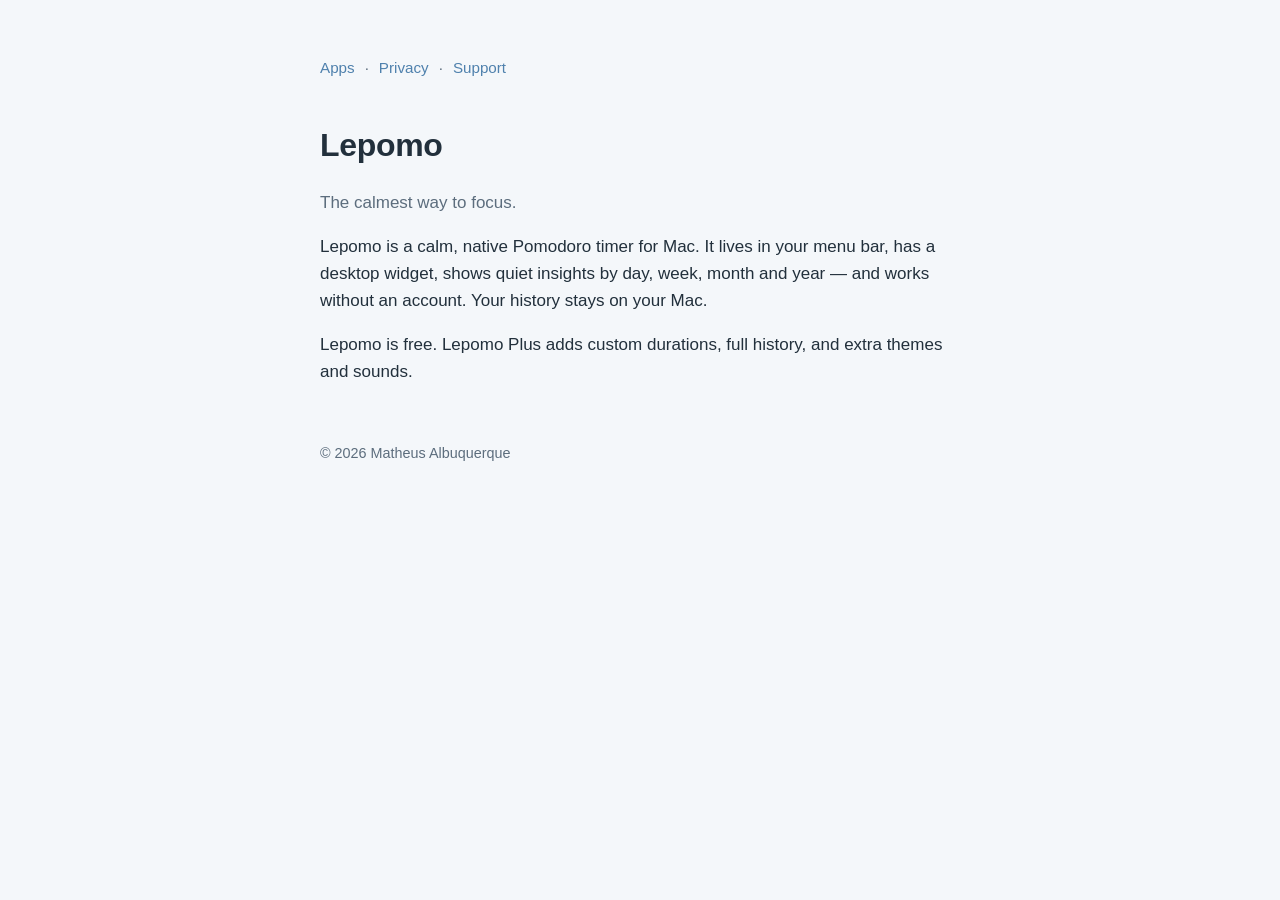
==== lepomo/index.html @ 59cfe9d1 "Update site" ====
<!doctype html>
<html lang="en">
<head>
<meta charset="utf-8">
<meta name="viewport" content="width=device-width, initial-scale=1">
<title>Lepomo — the calmest way to focus</title>
<link rel="stylesheet" href="../style.css">
</head>
<body>
<main>
<nav><a href="../">Apps</a><a href="privacy/">Privacy</a><a href="support/">Support</a></nav>
<h1>Lepomo</h1>
<p class="muted">The calmest way to focus.</p>
<p>Lepomo is a calm, native Pomodoro timer for Mac. It lives in your menu bar, has a desktop widget, shows quiet
insights by day, week, month and year — and works without an account. Your history stays on your Mac.</p>
<p>Lepomo is free. Lepomo Plus adds custom durations, full history, and extra themes and sounds.</p>
<footer>© 2026 Matheus Albuquerque</footer>
</main>
</body>
</html>
---- style.css ----
:root {
  --bg: #f4f7fa; --surface: #ffffff; --text: #22303c; --muted: #5c6d7d; --primary: #4f81ad; --border: #e1e8ef;
}
@media (prefers-color-scheme: dark) {
  :root { --bg: #141b22; --surface: #1c2530; --text: #e6edf3; --muted: #9badbd; --primary: #7fa9cc; --border: #2a3644; }
}
* { box-sizing: border-box; }
body {
  margin: 0; background: var(--bg); color: var(--text);
  font: 17px/1.6 -apple-system, BlinkMacSystemFont, "SF Pro Text", "Helvetica Neue", Arial, sans-serif;
}
main { max-width: 680px; margin: 0 auto; padding: 56px 20px 80px; }
h1 { font-size: 2rem; font-weight: 600; letter-spacing: -0.01em; margin: 0 0 4px; }
h2 { font-size: 1.15rem; margin: 2.2em 0 0.4em; }
p, li { color: var(--text); }
.muted { color: var(--muted); }
a { color: var(--primary); text-decoration: none; }
a:hover { text-decoration: underline; }
nav { font-size: 0.95rem; margin-bottom: 40px; }
nav a + a::before { content: "·"; color: var(--muted); margin: 0 10px; }
.card { background: var(--surface); border: 1px solid var(--border); border-radius: 20px; padding: 24px; margin-top: 24px; }
footer { margin-top: 56px; font-size: 0.9rem; color: var(--muted); }
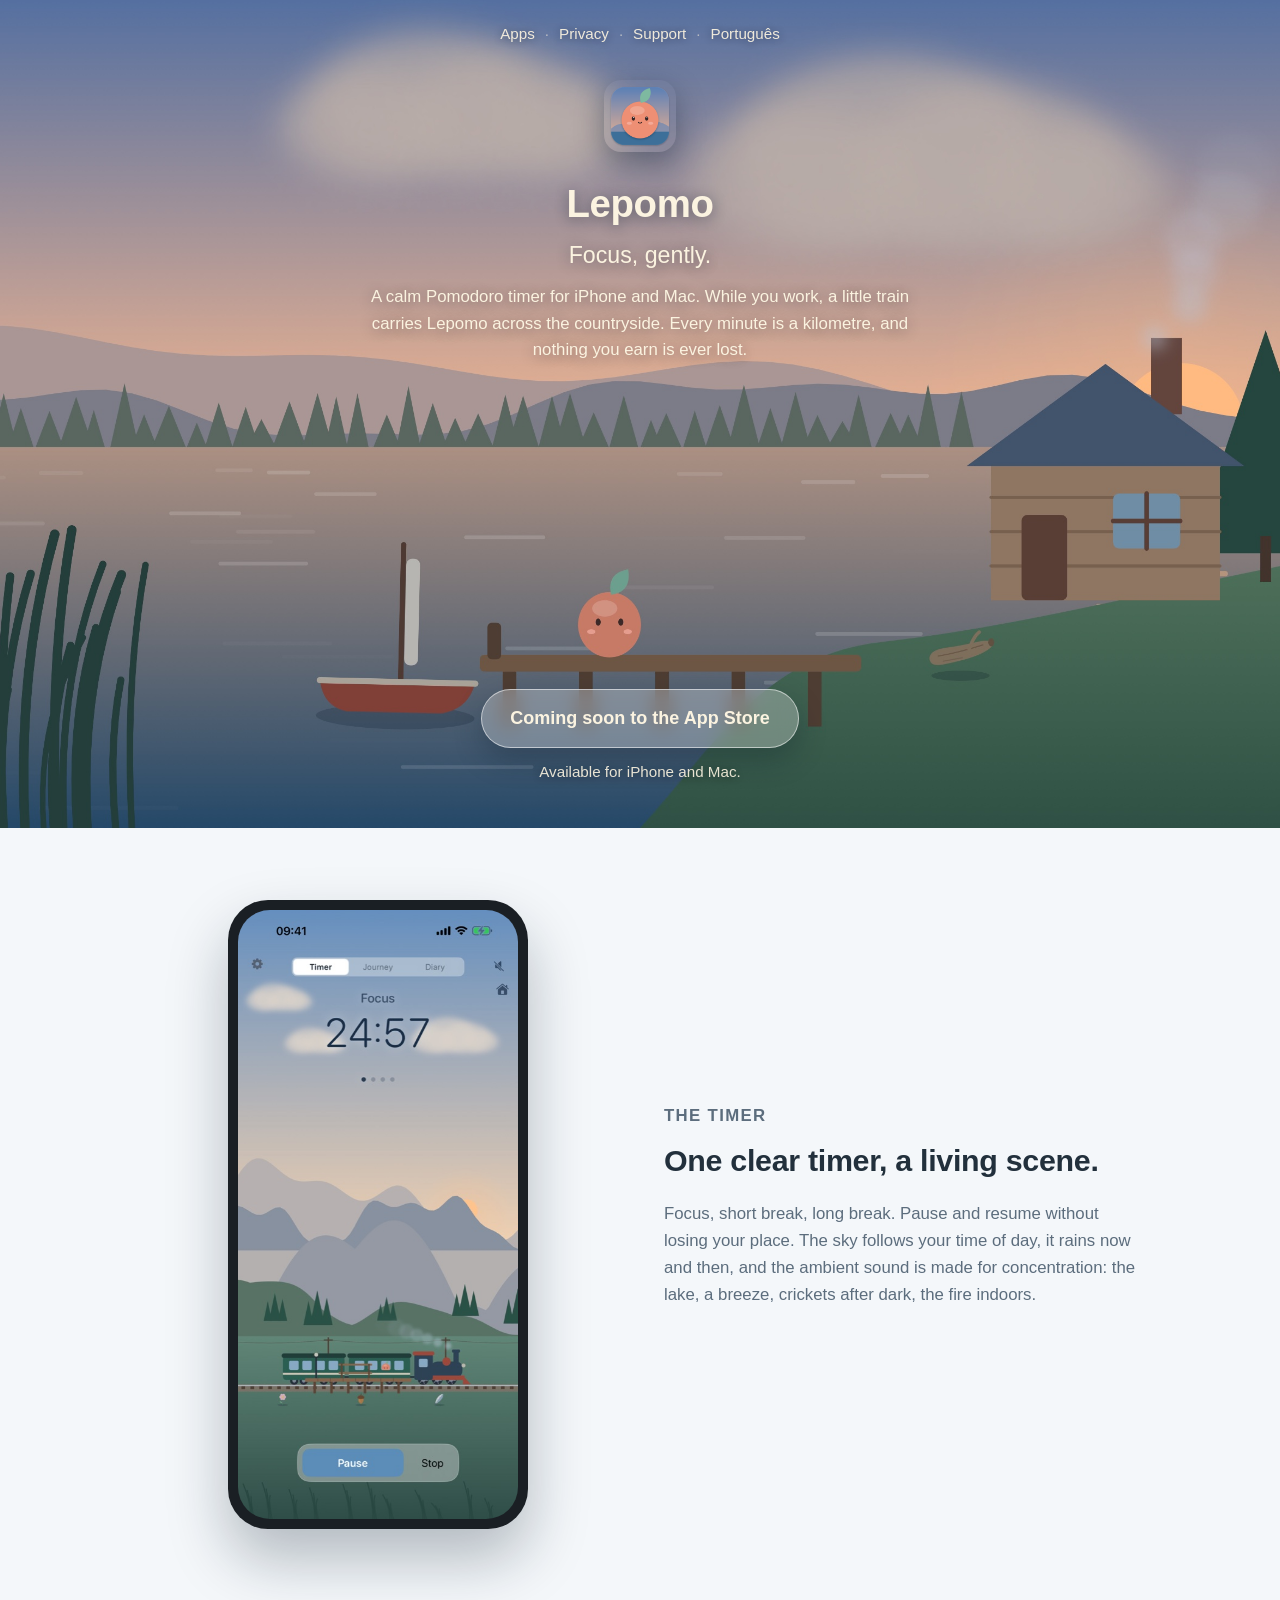
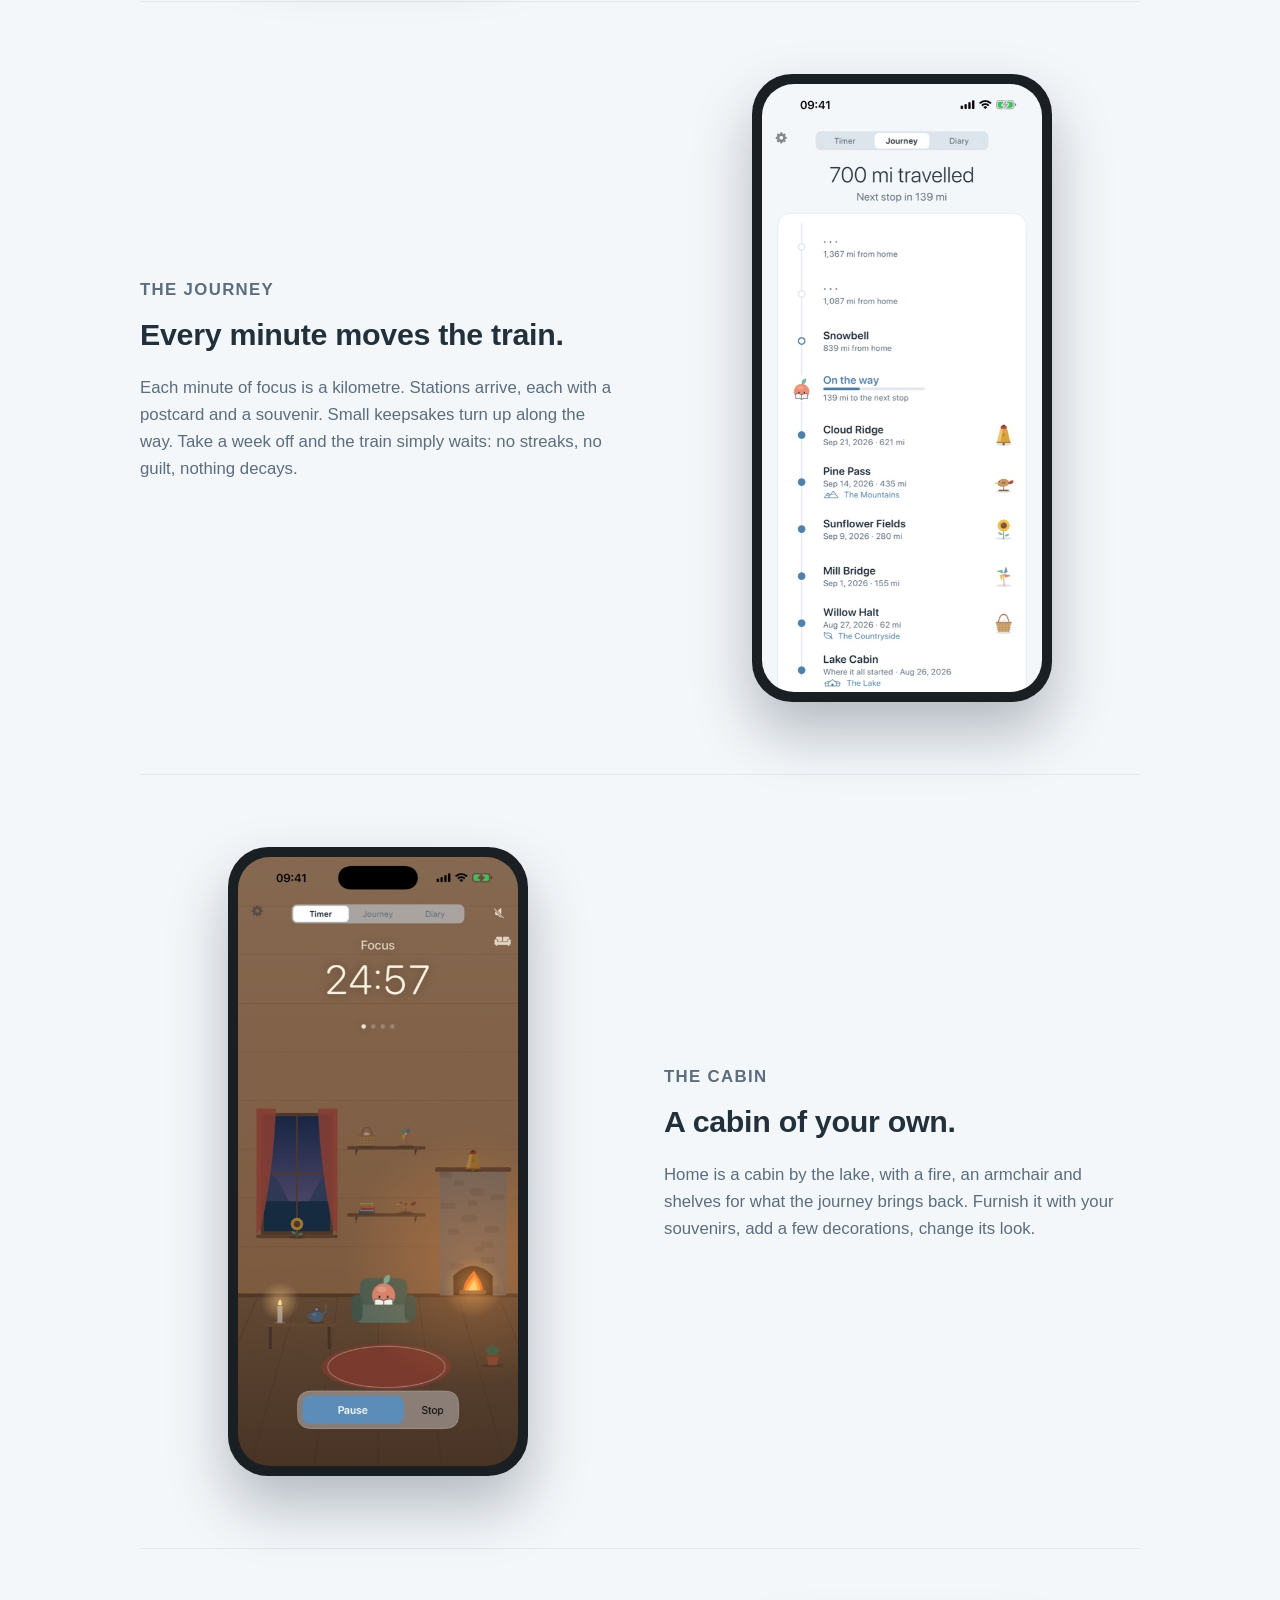
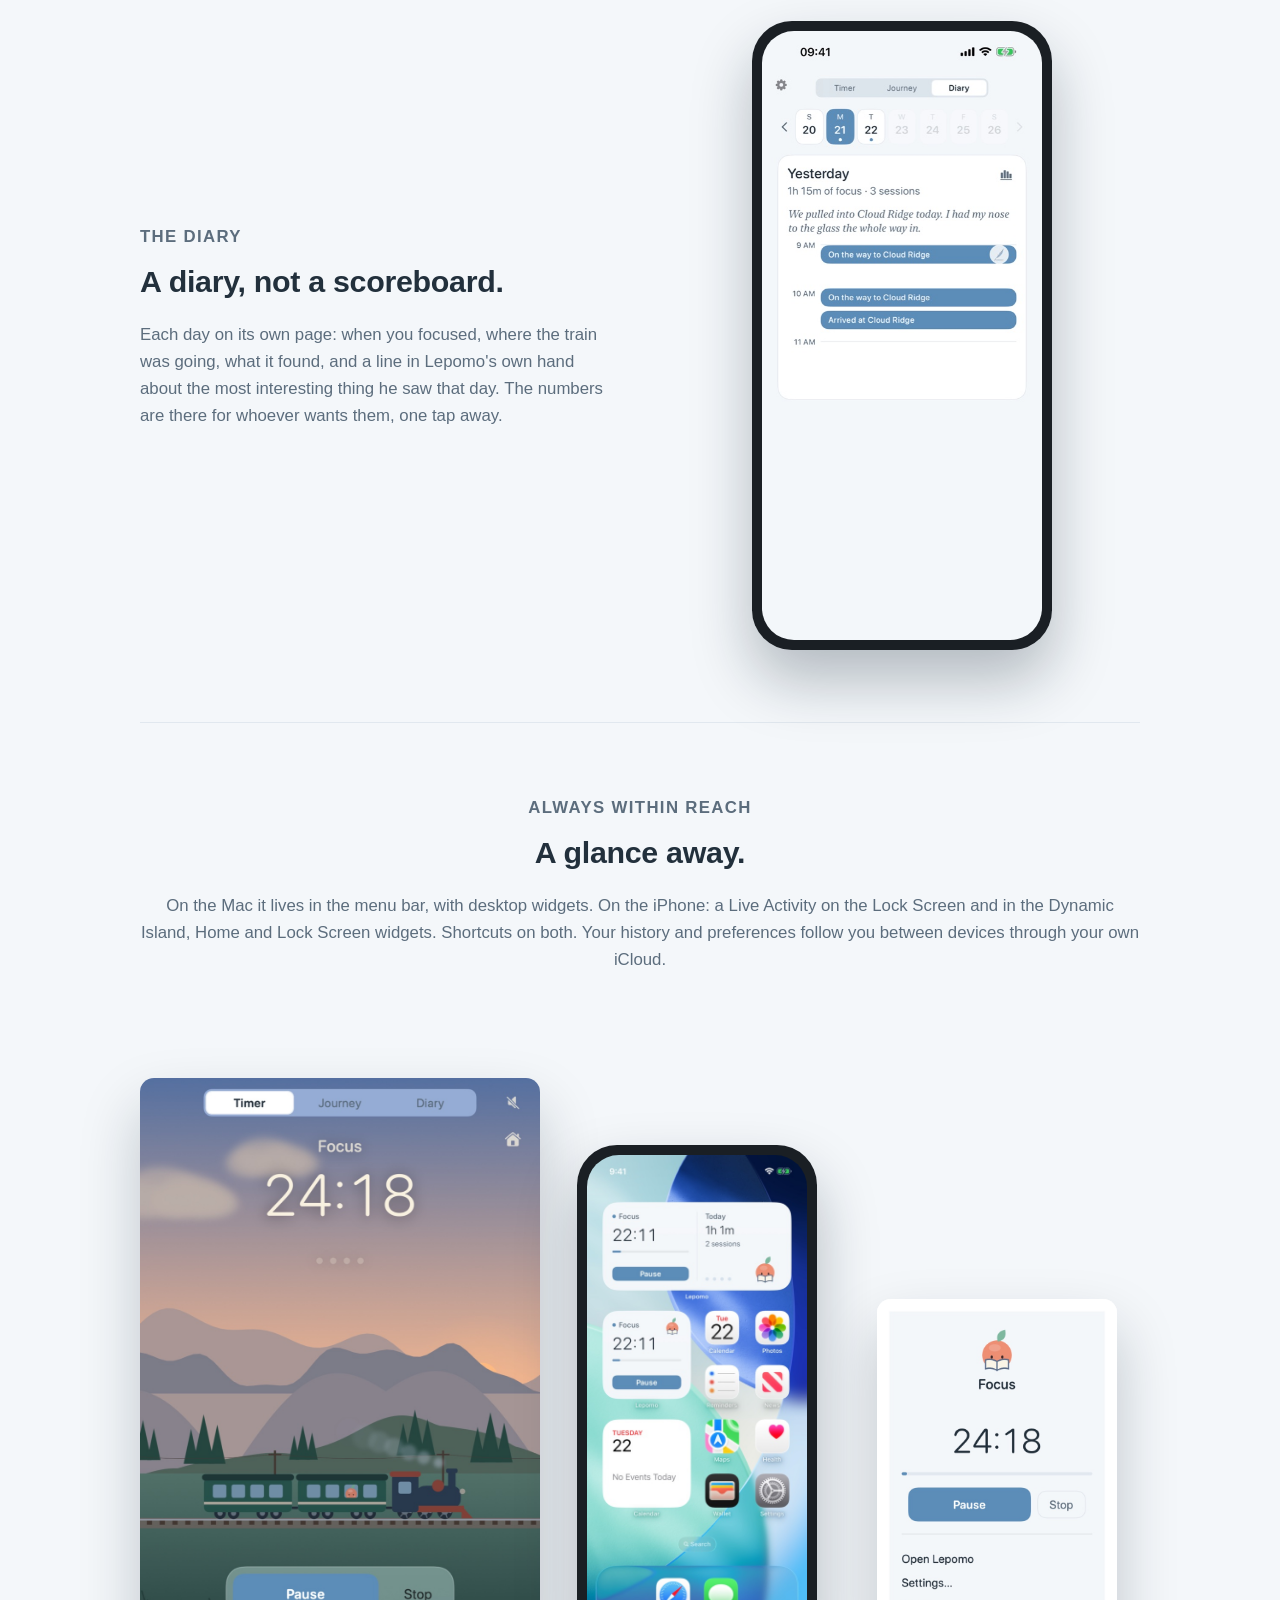
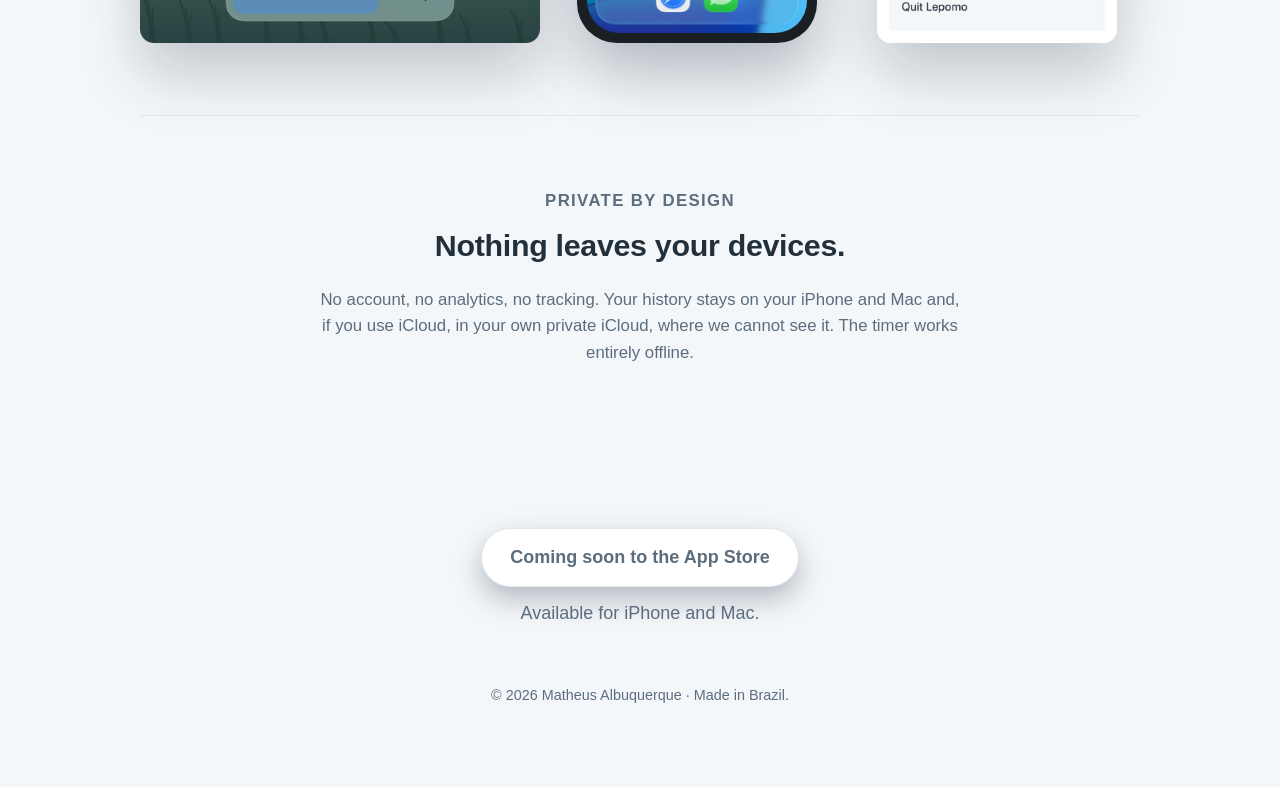
==== commit ed1ef9a2: "Update site" ====
--- a/lepomo/index.html
+++ b/lepomo/index.html
@@ -3,18 +3,66 @@
 <head>
 <meta charset="utf-8">
 <meta name="viewport" content="width=device-width, initial-scale=1">
-<title>Lepomo — the calmest way to focus</title>
+<title>Lepomo: Cozy Focus Timer for iPhone and Mac</title>
+<meta name="description" content="A calm Pomodoro timer where every minute of focus moves a little train across the map. No account, no streaks, nothing lost.">
+<meta property="og:title" content="Lepomo: Cozy Focus Timer for iPhone and Mac">
+<meta property="og:description" content="A calm Pomodoro timer where every minute of focus moves a little train across the map. No account, no streaks, nothing lost.">
+<meta property="og:image" content="https://apps.matheusalbuquerque.com.br/lepomo/images/icon.png">
+<link rel="icon" href="images/icon.png">
 <link rel="stylesheet" href="../style.css">
+<link rel="stylesheet" href="marketing.css">
 </head>
-<body>
+<body class="marketing">
+<header class="hero">
+  <img class="scene" src="images/hero.jpg" alt="" width="2800" height="1520">
+  <svg class="smoke-layer" viewBox="0 0 1000 543" preserveAspectRatio="xMidYMax slice" aria-hidden="true">
+  <g class="smoke" fill="#f2f4f7"><circle class="p1" cx="845" cy="222" r="5"/><circle class="p2" cx="845" cy="222" r="7"/><circle class="p3" cx="845" cy="222" r="9"/></g>
+</svg>
+  <nav><a href="../">Apps</a><a href="privacy/">Privacy</a><a href="support/">Support</a><a href="pt-br/" lang="pt-BR">Português</a></nav>
+  <div class="hero-words">
+    <img class="icon" src="images/icon.png" width="72" height="72" alt="">
+    <h1>Lepomo</h1>
+    <p class="tagline">Focus, gently.</p>
+    <p class="lede">A calm Pomodoro timer for iPhone and Mac. While you work, a little train carries Lepomo across the countryside. Every minute is a kilometre, and nothing you earn is ever lost.</p>
+  </div>
+  <div class="hero-cta">
+    <span class="cta soon">Coming soon to the App Store</span>
+    <p class="note">Available for iPhone and Mac.</p>
+  </div>
+</header>
 <main>
-<nav><a href="../">Apps</a><a href="privacy/">Privacy</a><a href="support/">Support</a></nav>
-<h1>Lepomo</h1>
-<p class="muted">The calmest way to focus.</p>
-<p>Lepomo is a calm, native Pomodoro timer for Mac. It lives in your menu bar, has a desktop widget, shows quiet
-insights by day, week, month and year — and works without an account. Your history stays on your Mac.</p>
-<p>Lepomo is free. Lepomo Plus adds custom durations, full history, and extra themes and sounds.</p>
-<footer>© 2026 Matheus Albuquerque</footer>
+  <section class="feature">
+    <div class="shot phone"><img src="images/en/timer.jpg" alt="The timer on the iPhone: the train in the countryside at golden hour" width="660" height="1434"></div>
+    <div class="copy"><p class="kicker">The timer</p><h2>One clear timer, a living scene.</h2><p>Focus, short break, long break. Pause and resume without losing your place. The sky follows your time of day, it rains now and then, and the ambient sound is made for concentration: the lake, a breeze, crickets after dark, the fire indoors.</p></div>
+  </section>
+  <section class="feature reverse">
+    <div class="shot phone"><img src="images/en/journey.jpg" alt="The journey page: stations reached, the next one ahead" loading="lazy" width="660" height="1434"></div>
+    <div class="copy"><p class="kicker">The journey</p><h2>Every minute moves the train.</h2><p>Each minute of focus is a kilometre. Stations arrive, each with a postcard and a souvenir. Small keepsakes turn up along the way. Take a week off and the train simply waits: no streaks, no guilt, nothing decays.</p></div>
+  </section>
+  <section class="feature">
+    <div class="shot phone"><img src="images/en/cabin.jpg" alt="Inside the cabin at night" loading="lazy" width="660" height="1434"></div>
+    <div class="copy"><p class="kicker">The cabin</p><h2>A cabin of your own.</h2><p>Home is a cabin by the lake, with a fire, an armchair and shelves for what the journey brings back. Furnish it with your souvenirs, add a few decorations, change its look.</p></div>
+  </section>
+  <section class="feature reverse">
+    <div class="shot phone"><img src="images/en/diary.jpg" alt="The diary: a page for one day" loading="lazy" width="660" height="1434"></div>
+    <div class="copy"><p class="kicker">The diary</p><h2>A diary, not a scoreboard.</h2><p>Each day on its own page: when you focused, where the train was going, what it found, and a line in Lepomo's own hand about the most interesting thing he saw that day. The numbers are there for whoever wants them, one tap away.</p></div>
+  </section>
+  <section class="feature wide">
+    <div class="copy"><p class="kicker">Always within reach</p><h2>A glance away.</h2><p>On the Mac it lives in the menu bar, with desktop widgets. On the iPhone: a Live Activity on the Lock Screen and in the Dynamic Island, Home and Lock Screen widgets. Shortcuts on both. Your history and preferences follow you between devices through your own iCloud.</p></div>
+    <div class="gallery">
+      <div class="shot window"><img src="images/en/mac-timer.jpg" alt="The Mac window with the train" loading="lazy" width="880" height="1240"></div>
+      <div class="shot phone small"><img src="images/en/widgets.jpg" alt="Widgets on the iPhone Home Screen" loading="lazy" width="660" height="1434"></div>
+      <div class="shot window small"><img src="images/en/mac-popover.jpg" alt="The menu bar popover on the Mac" loading="lazy" width="624" height="1086"></div>
+    </div>
+  </section>
+  <section class="feature plain">
+    <div class="copy centered"><p class="kicker">Private by design</p><h2>Nothing leaves your devices.</h2><p>No account, no analytics, no tracking. Your history stays on your iPhone and Mac and, if you use iCloud, in your own private iCloud, where we cannot see it. The timer works entirely offline.</p></div>
+  </section>
+  <section class="closing">
+    <span class="cta soon">Coming soon to the App Store</span>
+    <p class="note">Available for iPhone and Mac.</p>
+  </section>
+  <footer>© 2026 Matheus Albuquerque · Made in Brazil.</footer>
 </main>
 </body>
 </html>
--- a/lepomo/marketing.css
+++ b/lepomo/marketing.css
@@ -0,0 +1,50 @@
+/* Lepomo marketing page. Colours are the app's Still Water theme; motion is light and stops with Reduce Motion. */
+body.marketing { font-size: 18px; }
+body.marketing main { max-width: 1040px; padding: 0 20px 80px; }
+.hero { position: relative; overflow: hidden; height: min(92vh, 940px); min-height: 640px; background: #5b7fb5; color: #fbf3e0; }
+.scene, .smoke-layer { position: absolute; inset: 0; width: 100%; height: 100%; }
+.scene { object-fit: cover; object-position: 50% 100%; }
+.hero nav { position: relative; text-align: center; padding-top: 22px; margin: 0; }
+.hero nav a { color: #fbf3e0; opacity: 0.92; text-shadow: 0 1px 8px rgba(11,27,43,0.5); }
+.hero nav a + a::before { color: #fbf3e0; opacity: 0.6; }
+.hero-words { position: relative; text-align: center; padding: 34px 20px 0; text-shadow: 0 2px 14px rgba(11,27,43,0.45); }
+.hero .icon { width: 72px; height: 72px; border-radius: 17px; box-shadow: 0 10px 28px rgba(11,27,43,0.35); }
+.hero h1 { color: #fbf3e0; font-size: 2.4rem; margin: 12px 0 0; }
+.hero .tagline { color: #fbf3e0; font-size: 1.45rem; font-weight: 500; margin: 2px 0 10px; }
+.hero .lede { color: #fbf3e0; max-width: 560px; margin: 0 auto; font-size: 1.05rem; }
+.hero-cta { position: absolute; left: 0; right: 0; bottom: 44px; text-align: center; }
+.hero .note { color: #fbf3e0; opacity: 0.9; font-size: 0.95rem; margin: 12px 0 0; text-shadow: 0 1px 8px rgba(11,27,43,0.5); }
+.cta { display: inline-block; background: rgba(255,255,255,0.92); color: #22303c; font-weight: 600; padding: 14px 28px; border-radius: 999px; box-shadow: 0 12px 28px rgba(11,27,43,0.28); }
+.cta:hover { text-decoration: none; transform: translateY(-1px); }
+.cta.soon { background: rgba(255,255,255,0.28); color: #fbf3e0; border: 1px solid rgba(255,255,255,0.55); backdrop-filter: blur(10px); -webkit-backdrop-filter: blur(10px); cursor: default; }
+main .cta { background: var(--primary); color: #fff; }
+main .cta.soon { background: var(--surface); color: var(--muted); border: 1px solid var(--border); backdrop-filter: none; }
+.smoke circle { opacity: 0; animation: puff 9s ease-out infinite; }
+.smoke .p2 { animation-delay: 3s; } .smoke .p3 { animation-delay: 6s; }
+@keyframes puff { 0% { transform: translate(0,0); opacity: 0; } 10% { opacity: 0.5; } 100% { transform: translate(28px,-90px) scale(2.4); opacity: 0; } }
+@media (prefers-reduced-motion: reduce) { .smoke circle { animation: none; opacity: 0.3; } }
+.closing { text-align: center; padding: 72px 0 0; }
+.closing .note { color: var(--muted); margin-top: 12px; }
+.feature { display: grid; grid-template-columns: 1fr 1fr; gap: 48px; align-items: center; padding: 72px 0; border-bottom: 1px solid var(--border); }
+.feature.reverse .shot { order: 2; }
+.feature.wide, .feature.plain { grid-template-columns: 1fr; text-align: center; }
+.feature.plain { border-bottom: 0; }
+.kicker { color: var(--primary); font-weight: 600; text-transform: uppercase; letter-spacing: 0.08em; font-size: 0.8rem; margin: 0 0 6px; }
+.feature h2 { font-size: 1.9rem; margin: 0 0 12px; letter-spacing: -0.01em; }
+.feature p { color: var(--muted); font-size: 1.05rem; }
+.copy.centered { max-width: 640px; margin: 0 auto; }
+.shot img { display: block; width: 100%; height: auto; }
+.shot.phone { max-width: 300px; margin: 0 auto; border-radius: 40px; padding: 10px; background: #1a1f24; box-shadow: 0 30px 60px rgba(11,27,43,0.28); }
+.shot.phone img { border-radius: 32px; }
+.shot.window { border-radius: 14px; overflow: hidden; box-shadow: 0 30px 60px rgba(11,27,43,0.22); background: var(--surface); }
+.gallery { display: grid; grid-template-columns: 1.4fr 0.9fr 1fr; gap: 28px; align-items: end; margin-top: 40px; }
+.shot.small { max-width: 240px; margin: 0 auto; }
+footer { text-align: center; }
+@media (max-width: 800px) {
+  .feature, .gallery { grid-template-columns: 1fr; }
+  .feature.reverse .shot { order: 0; }
+  .feature { padding: 48px 0; gap: 28px; text-align: center; }
+  .hero { height: auto; min-height: 720px; }
+  .hero .lede { font-size: 1rem; }
+  .hero h1 { font-size: 2.2rem; }
+}
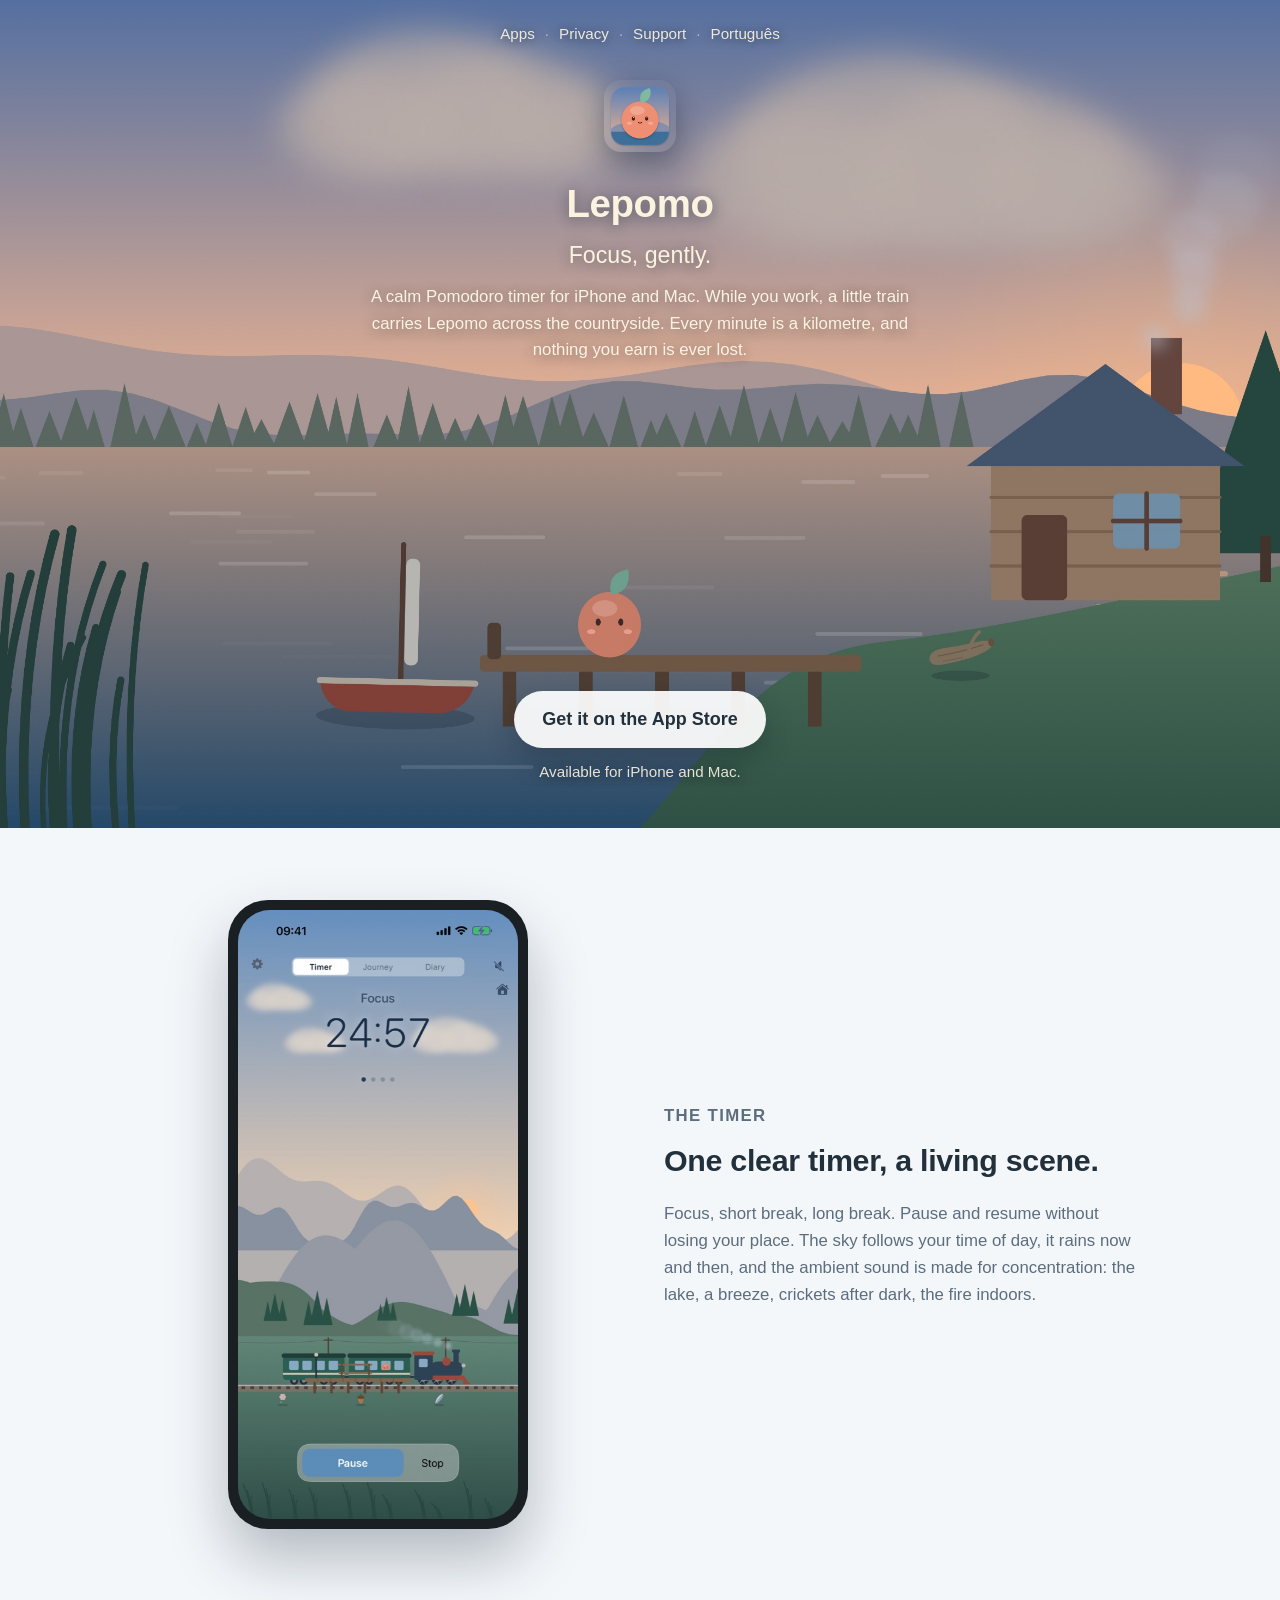
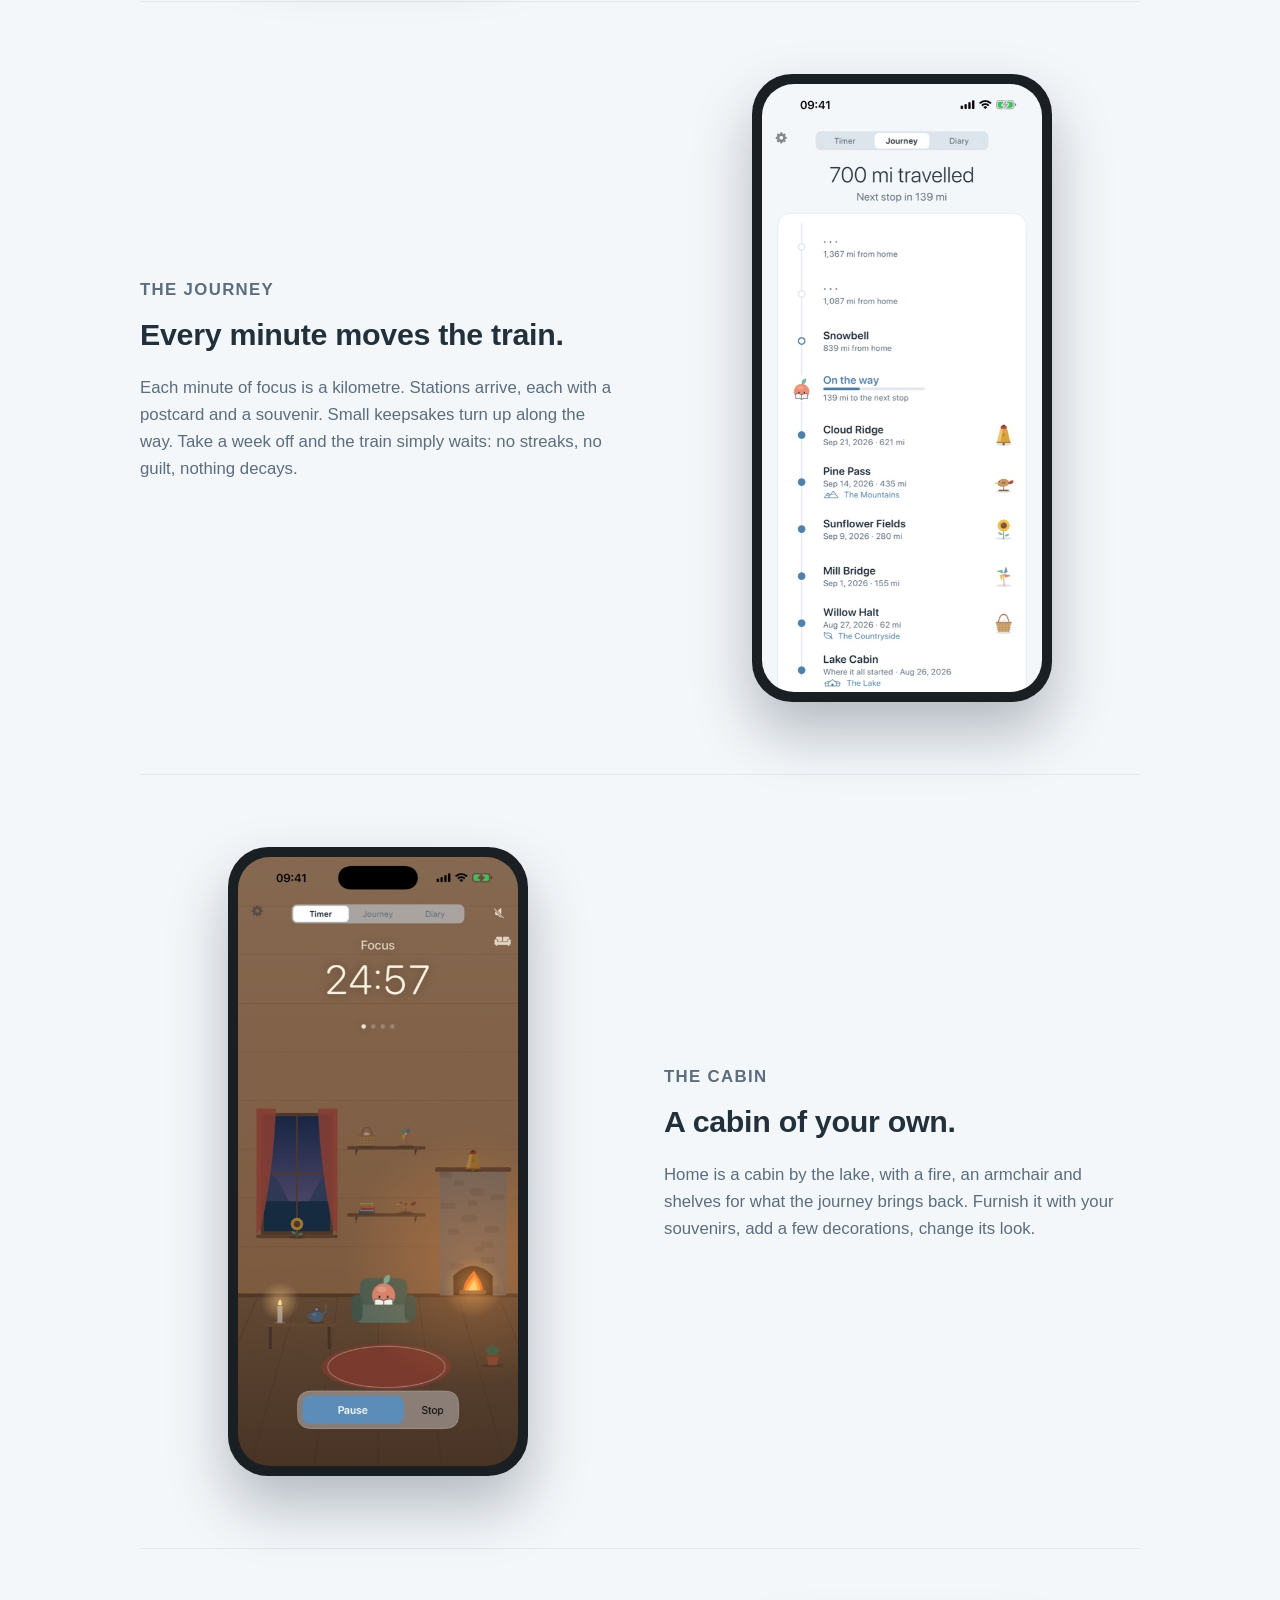
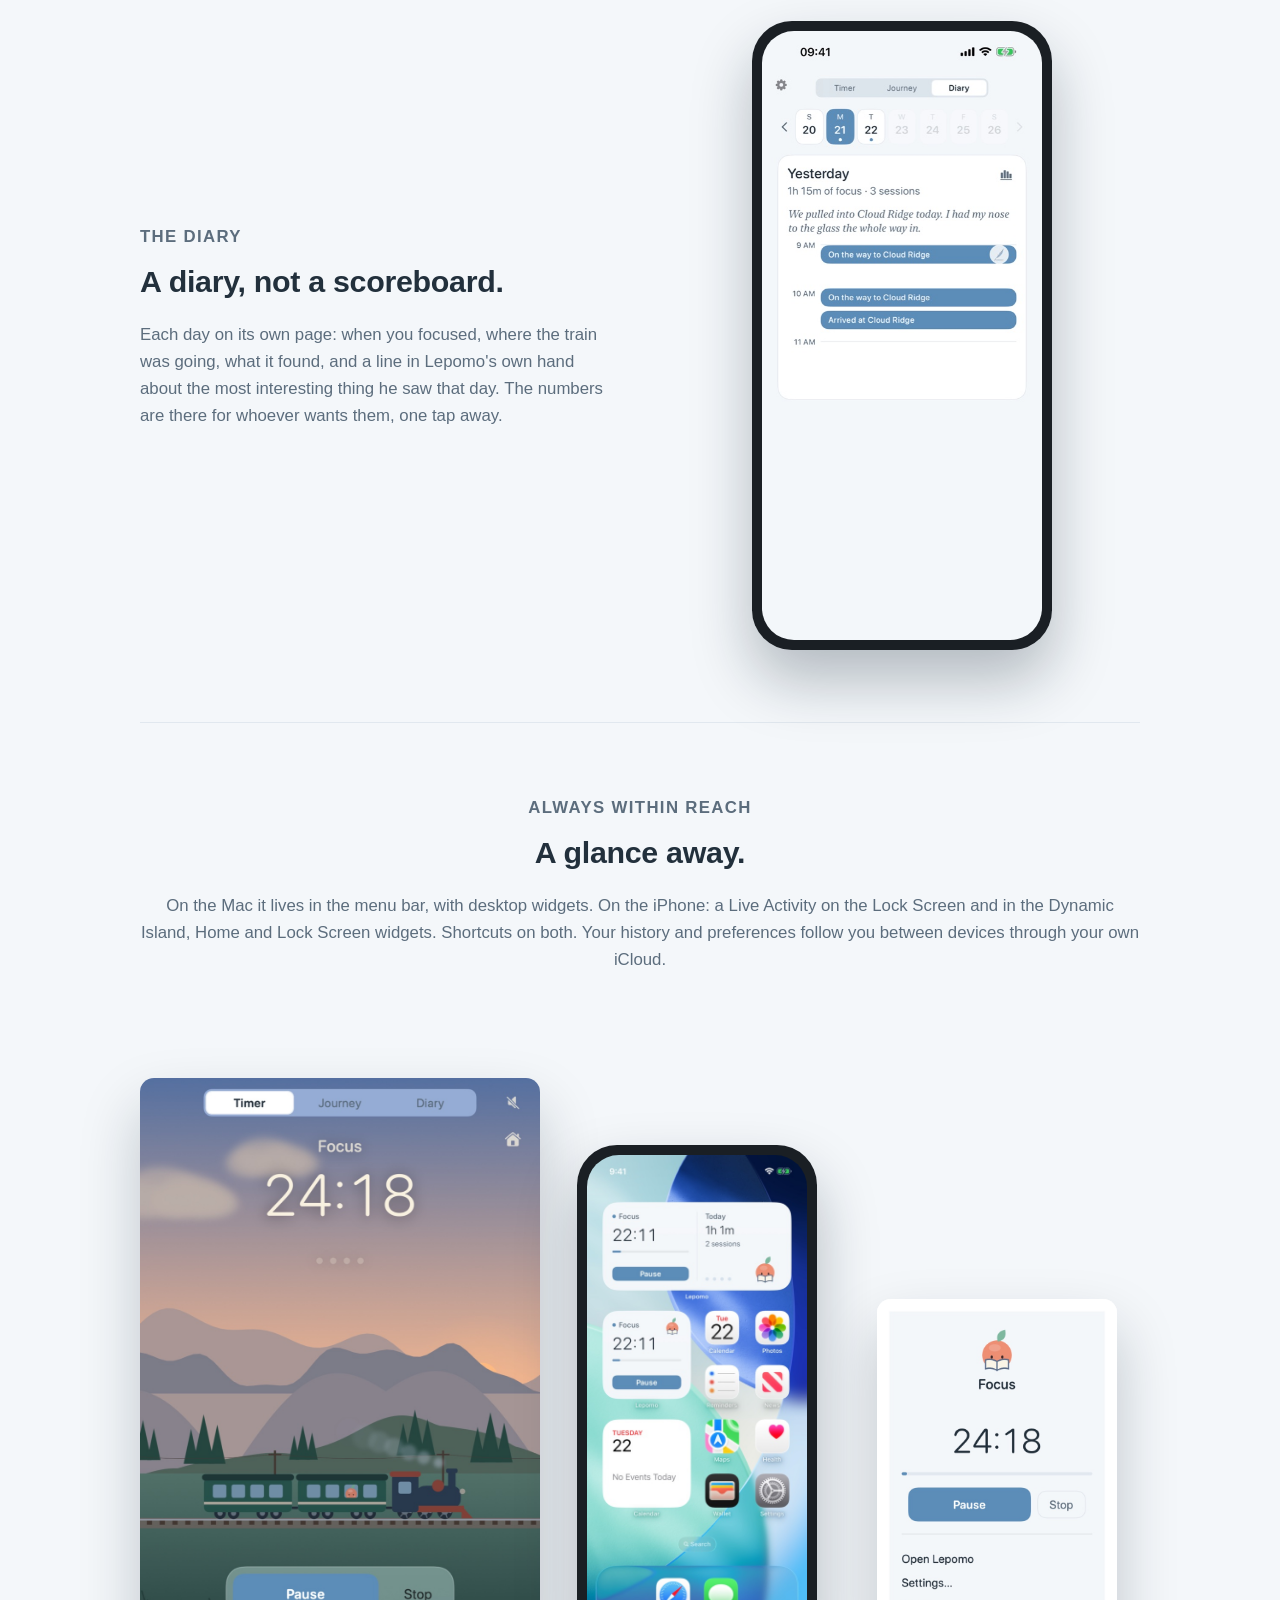
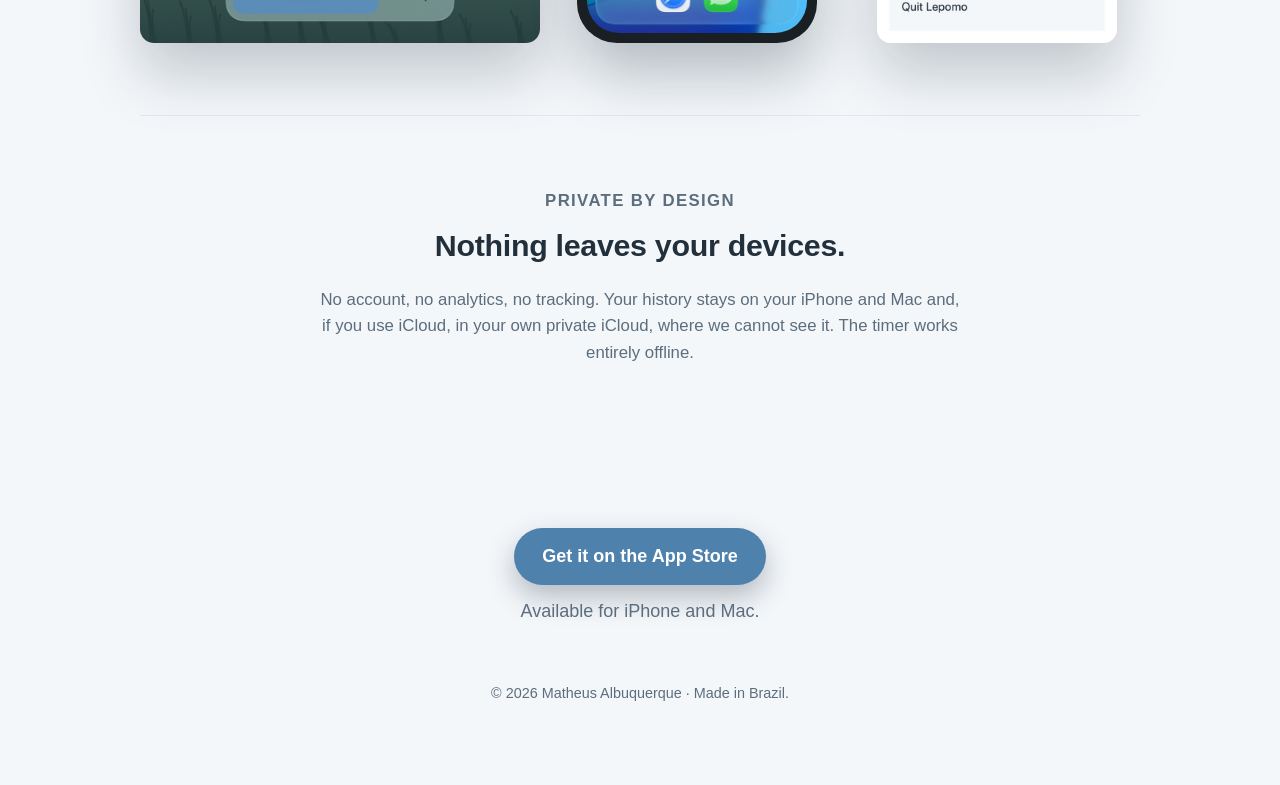
==== commit 597797da: "Update site" ====
--- a/lepomo/index.html
+++ b/lepomo/index.html
@@ -26,7 +26,7 @@
     <p class="lede">A calm Pomodoro timer for iPhone and Mac. While you work, a little train carries Lepomo across the countryside. Every minute is a kilometre, and nothing you earn is ever lost.</p>
   </div>
   <div class="hero-cta">
-    <span class="cta soon">Coming soon to the App Store</span>
+    <a class="cta" href="https://apps.apple.com/app/lepomo-cozy-focus-timer/id6813949807">Get it on the App Store</a>
     <p class="note">Available for iPhone and Mac.</p>
   </div>
 </header>
@@ -59,7 +59,7 @@
     <div class="copy centered"><p class="kicker">Private by design</p><h2>Nothing leaves your devices.</h2><p>No account, no analytics, no tracking. Your history stays on your iPhone and Mac and, if you use iCloud, in your own private iCloud, where we cannot see it. The timer works entirely offline.</p></div>
   </section>
   <section class="closing">
-    <span class="cta soon">Coming soon to the App Store</span>
+    <a class="cta" href="https://apps.apple.com/app/lepomo-cozy-focus-timer/id6813949807">Get it on the App Store</a>
     <p class="note">Available for iPhone and Mac.</p>
   </section>
   <footer>© 2026 Matheus Albuquerque · Made in Brazil.</footer>
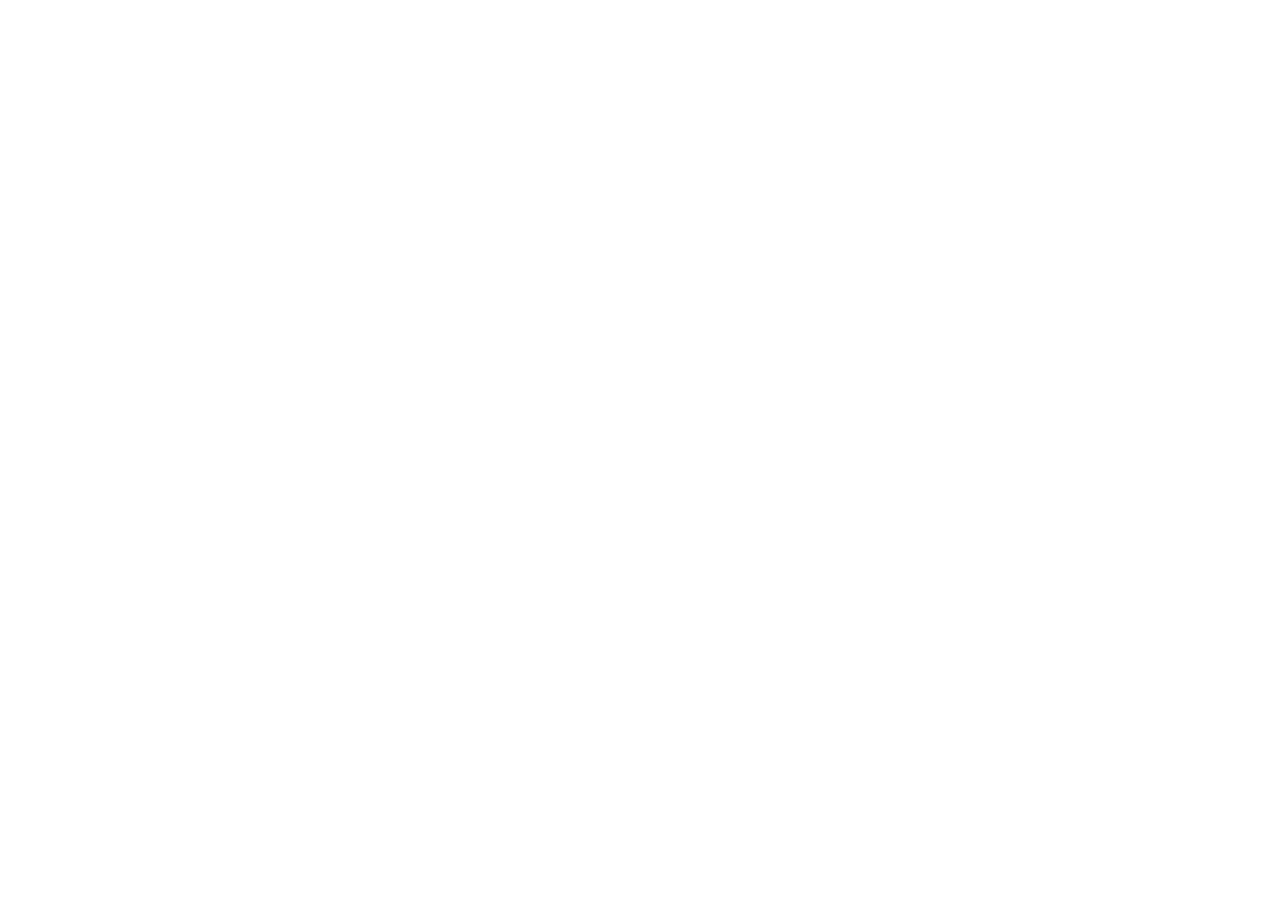
==== commit e53efb6d: "Update site" ====
--- a/lepomo/index.html
+++ b/lepomo/index.html
@@ -1,68 +1,4 @@
 <!doctype html>
-<html lang="en">
-<head>
-<meta charset="utf-8">
-<meta name="viewport" content="width=device-width, initial-scale=1">
-<title>Lepomo: Cozy Focus Timer for iPhone and Mac</title>
-<meta name="description" content="A calm Pomodoro timer where every minute of focus moves a little train across the map. No account, no streaks, nothing lost.">
-<meta property="og:title" content="Lepomo: Cozy Focus Timer for iPhone and Mac">
-<meta property="og:description" content="A calm Pomodoro timer where every minute of focus moves a little train across the map. No account, no streaks, nothing lost.">
-<meta property="og:image" content="https://apps.matheusalbuquerque.com.br/lepomo/images/icon.png">
-<link rel="icon" href="images/icon.png">
-<link rel="stylesheet" href="../style.css">
-<link rel="stylesheet" href="marketing.css">
-</head>
-<body class="marketing">
-<header class="hero">
-  <img class="scene" src="images/hero.jpg" alt="" width="2800" height="1520">
-  <svg class="smoke-layer" viewBox="0 0 1000 543" preserveAspectRatio="xMidYMax slice" aria-hidden="true">
-  <g class="smoke" fill="#f2f4f7"><circle class="p1" cx="845" cy="222" r="5"/><circle class="p2" cx="845" cy="222" r="7"/><circle class="p3" cx="845" cy="222" r="9"/></g>
-</svg>
-  <nav><a href="../">Apps</a><a href="privacy/">Privacy</a><a href="support/">Support</a><a href="pt-br/" lang="pt-BR">Português</a></nav>
-  <div class="hero-words">
-    <img class="icon" src="images/icon.png" width="72" height="72" alt="">
-    <h1>Lepomo</h1>
-    <p class="tagline">Focus, gently.</p>
-    <p class="lede">A calm Pomodoro timer for iPhone and Mac. While you work, a little train carries Lepomo across the countryside. Every minute is a kilometre, and nothing you earn is ever lost.</p>
-  </div>
-  <div class="hero-cta">
-    <a class="cta" href="https://apps.apple.com/app/lepomo-cozy-focus-timer/id6813949807">Get it on the App Store</a>
-    <p class="note">Available for iPhone and Mac.</p>
-  </div>
-</header>
-<main>
-  <section class="feature">
-    <div class="shot phone"><img src="images/en/timer.jpg" alt="The timer on the iPhone: the train in the countryside at golden hour" width="660" height="1434"></div>
-    <div class="copy"><p class="kicker">The timer</p><h2>One clear timer, a living scene.</h2><p>Focus, short break, long break. Pause and resume without losing your place. The sky follows your time of day, it rains now and then, and the ambient sound is made for concentration: the lake, a breeze, crickets after dark, the fire indoors.</p></div>
-  </section>
-  <section class="feature reverse">
-    <div class="shot phone"><img src="images/en/journey.jpg" alt="The journey page: stations reached, the next one ahead" loading="lazy" width="660" height="1434"></div>
-    <div class="copy"><p class="kicker">The journey</p><h2>Every minute moves the train.</h2><p>Each minute of focus is a kilometre. Stations arrive, each with a postcard and a souvenir. Small keepsakes turn up along the way. Take a week off and the train simply waits: no streaks, no guilt, nothing decays.</p></div>
-  </section>
-  <section class="feature">
-    <div class="shot phone"><img src="images/en/cabin.jpg" alt="Inside the cabin at night" loading="lazy" width="660" height="1434"></div>
-    <div class="copy"><p class="kicker">The cabin</p><h2>A cabin of your own.</h2><p>Home is a cabin by the lake, with a fire, an armchair and shelves for what the journey brings back. Furnish it with your souvenirs, add a few decorations, change its look.</p></div>
-  </section>
-  <section class="feature reverse">
-    <div class="shot phone"><img src="images/en/diary.jpg" alt="The diary: a page for one day" loading="lazy" width="660" height="1434"></div>
-    <div class="copy"><p class="kicker">The diary</p><h2>A diary, not a scoreboard.</h2><p>Each day on its own page: when you focused, where the train was going, what it found, and a line in Lepomo's own hand about the most interesting thing he saw that day. The numbers are there for whoever wants them, one tap away.</p></div>
-  </section>
-  <section class="feature wide">
-    <div class="copy"><p class="kicker">Always within reach</p><h2>A glance away.</h2><p>On the Mac it lives in the menu bar, with desktop widgets. On the iPhone: a Live Activity on the Lock Screen and in the Dynamic Island, Home and Lock Screen widgets. Shortcuts on both. Your history and preferences follow you between devices through your own iCloud.</p></div>
-    <div class="gallery">
-      <div class="shot window"><img src="images/en/mac-timer.jpg" alt="The Mac window with the train" loading="lazy" width="880" height="1240"></div>
-      <div class="shot phone small"><img src="images/en/widgets.jpg" alt="Widgets on the iPhone Home Screen" loading="lazy" width="660" height="1434"></div>
-      <div class="shot window small"><img src="images/en/mac-popover.jpg" alt="The menu bar popover on the Mac" loading="lazy" width="624" height="1086"></div>
-    </div>
-  </section>
-  <section class="feature plain">
-    <div class="copy centered"><p class="kicker">Private by design</p><h2>Nothing leaves your devices.</h2><p>No account, no analytics, no tracking. Your history stays on your iPhone and Mac and, if you use iCloud, in your own private iCloud, where we cannot see it. The timer works entirely offline.</p></div>
-  </section>
-  <section class="closing">
-    <a class="cta" href="https://apps.apple.com/app/lepomo-cozy-focus-timer/id6813949807">Get it on the App Store</a>
-    <p class="note">Available for iPhone and Mac.</p>
-  </section>
-  <footer>© 2026 Matheus Albuquerque · Made in Brazil.</footer>
-</main>
-</body>
-</html>
+<html><head><meta charset="utf-8"><title>Lepomo</title>
+<meta name="robots" content="noindex"><link rel="canonical" href="https://lepomo.app/"><meta http-equiv="refresh" content="0; url=https://lepomo.app/">
+</head><body><p>Lepomo now lives at <a href="https://lepomo.app/">https://lepomo.app/</a>. · O Lepomo agora está em <a href="https://lepomo.app/">https://lepomo.app/</a>.</p></body></html>
